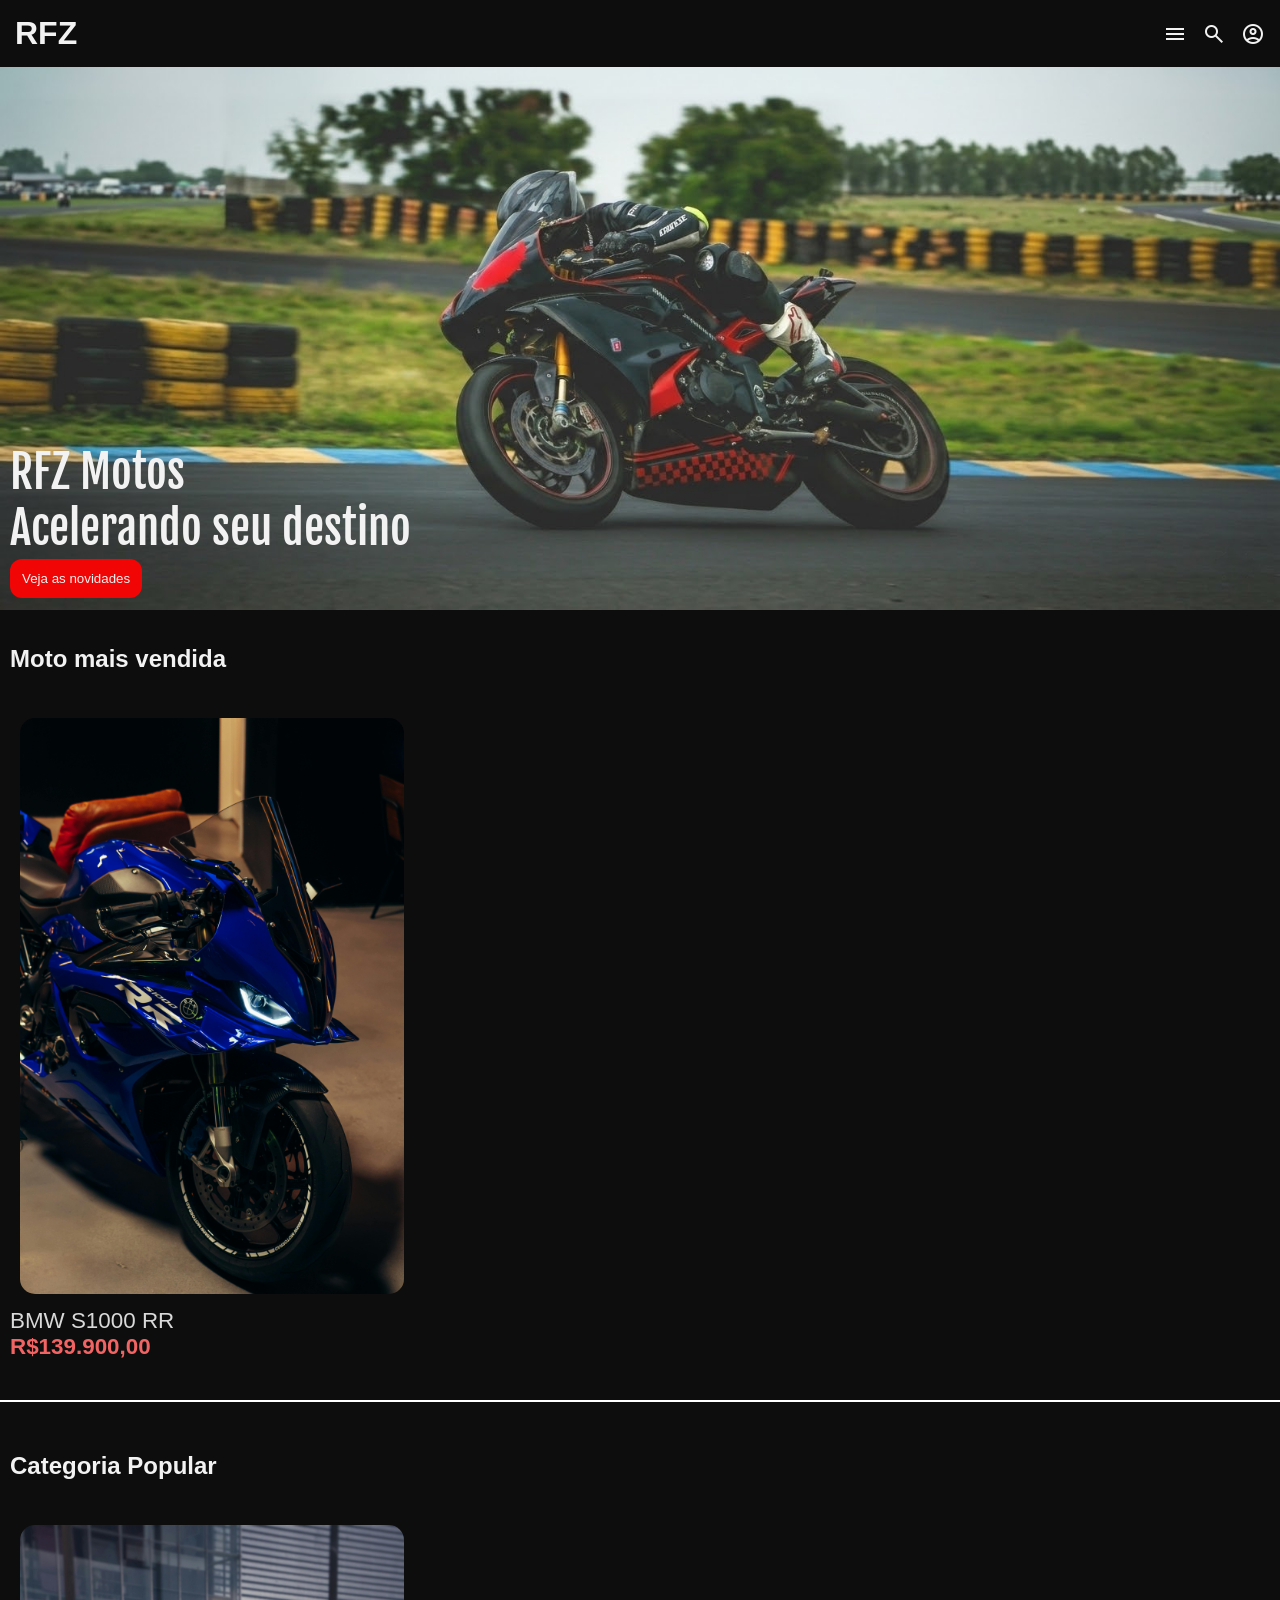
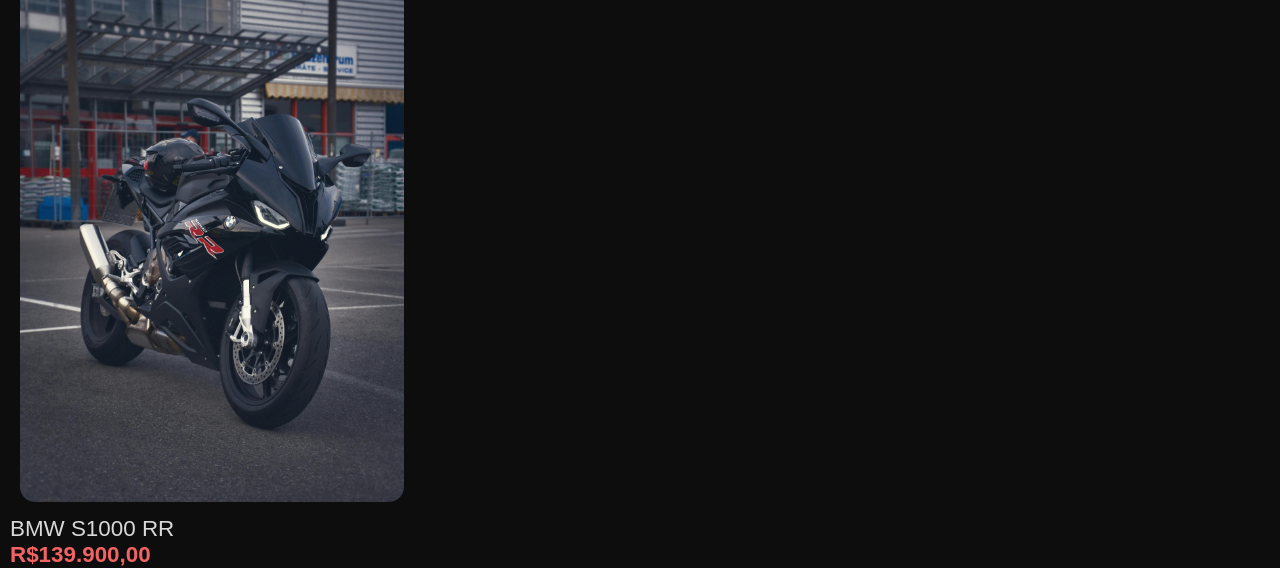
==== index.html @ e3d5594c "Initial commit" ====
<!DOCTYPE html>
<html lang="pt-br">
<head>
    <meta charset="UTF-8">
    <meta name="viewport" content="width=device-width, initial-scale=1.0">
    <title>RFZ</title>
    <link rel="stylesheet" href="estilos/style.css" media="all">
    <link rel="stylesheet" href="estilos/media.css">
    <link href="https://fonts.googleapis.com/css2?family=Material+Symbols+Outlined" rel="stylesheet">

</head>
<body>
    <header>
        <h1>RFZ</h1>
        <div class="icons">
            <i class="material-symbols-outlined">menu</i>
            <i class="material-symbols-outlined">search</i>
            <i class="material-symbols-outlined">account_circle</i>
        </div>
    </header>
    <main>
        <section>
            <picture>
                <source media="(min-width: 1000px)" srcset="images/moto-preta-vermelha-pexels-deitada.jpg" type="image/jpeg">
                <img src="images/moto-preta-vermelha-pexels.jpg" alt="Uma pessoa dirigindo uma moto em uma curva, a moto é predominantemente preta com detalhes vermelha">
            </picture>
            <p>RFZ Motos<br>Acelerando seu destino</p>
            <button>Veja as novidades</button>
        </section>
        <article>
            <h2>Moto mais vendida</h2>
            <div class="motos">
                <img src="images/Moto-azul-pexels.jpg" alt="Moto azul BMW S1000 RR">
                <p>BMW S1000 RR</p>
                <p><strong>R$139.900,00</strong></p>
                <hr>
            </div>
            <h2>Categoria Popular</h2>
            <div class="motos">
                <img src="images/moto-preta-pexels.jpg" alt="">
                <p>BMW S1000 RR</p>
                <p><strong>R$139.900,00</strong></p>
            </div>
        </article>
    </main>
</body>
</html>
---- estilos/style.css ----
@charset "UTF-8";

@import url('https://fonts.googleapis.com/css2?family=Fjalla+One&display=swap');

:root{
    --vermelho: #F20505;
    --vermelho-claro: #F26363;
    --cinza: #D9D9D9;
    --branco: #F2F2F2;
    --preto: #0D0D0D;
}

*{
    margin: 0;
}

html, body{
    background-color: var(--preto);
    overflow-x: hidden;
    font-family: Arial, Helvetica, sans-serif;
}

header {
    color: var(--branco);
    display: flex;
    justify-content: space-between;
    align-items: center;
    padding: 15px;
}

header h1 {
    margin: 0;
}

.icons {
    display: flex;
    gap: 15px;
}

.icons i {
    cursor: pointer;
}

section img{
    width: 100%;
    max-height: 550px;
}

section > p{
    color: var(--branco);
    font-size: 2.8em;
    font-family: "Fjalla One", sans-serif;
    margin-top: -170px;
    margin-left: 10px;
}

section > button{
    margin-left: 10px;
    border: none;
    color: var(--branco);
    cursor: pointer;
    border-radius: 12px;
    background-color: var(--vermelho);
    padding: 12px;
    transition: .7s;
    transform: translateY(3px);
}

section > button:hover{
    background-color: var(--vermelho-claro);
    transform: translateY(0px);
}

article > h2{
    margin-top: 50px;
    color: var(--branco);
    margin-left: 10px;
}

.motos{
    overflow: hidden;
}

.motos > img{
    padding: 10px;
    margin-top: 35px;
    margin-left: 10px;
    width: 30%;
    border-radius: 25px;
}

.motos > p{
    color: var(--cinza);
    font-size: 1.4em;
    margin-left: 10px;
}

.motos > p > strong{
    color: var(--vermelho-claro);
}

hr{
    border: 1px solid white;
    margin-top: 40px;
}
---- estilos/media.css ----
@charset "UTF-8";

/* Typical Device Breakpoints
-------------------------------
Pequenas telas: até 600px
Celular: de 600px até 768px
Tablet: 768px até 992px
Desktop: 992px até 1200px
Grandes telas: acima de 1200px  
*/


@media screen and (max-width: 992px){
}
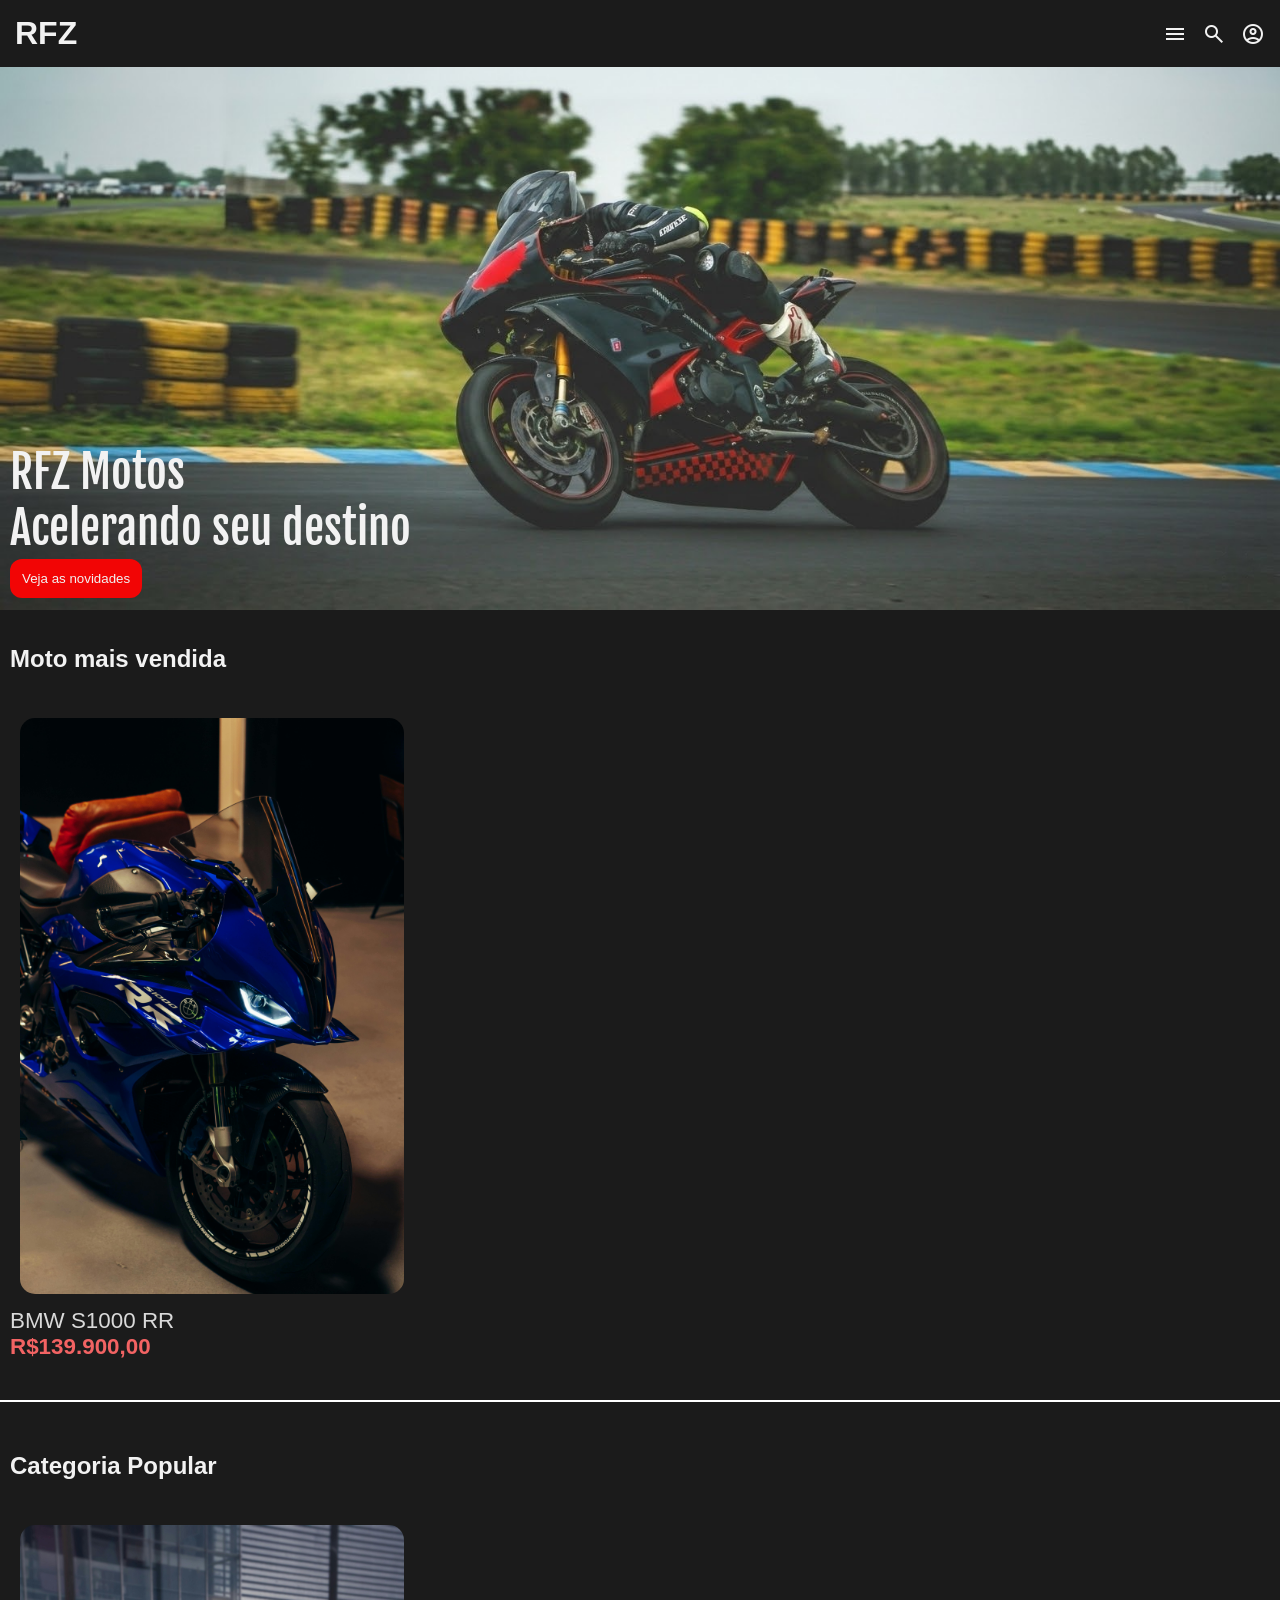
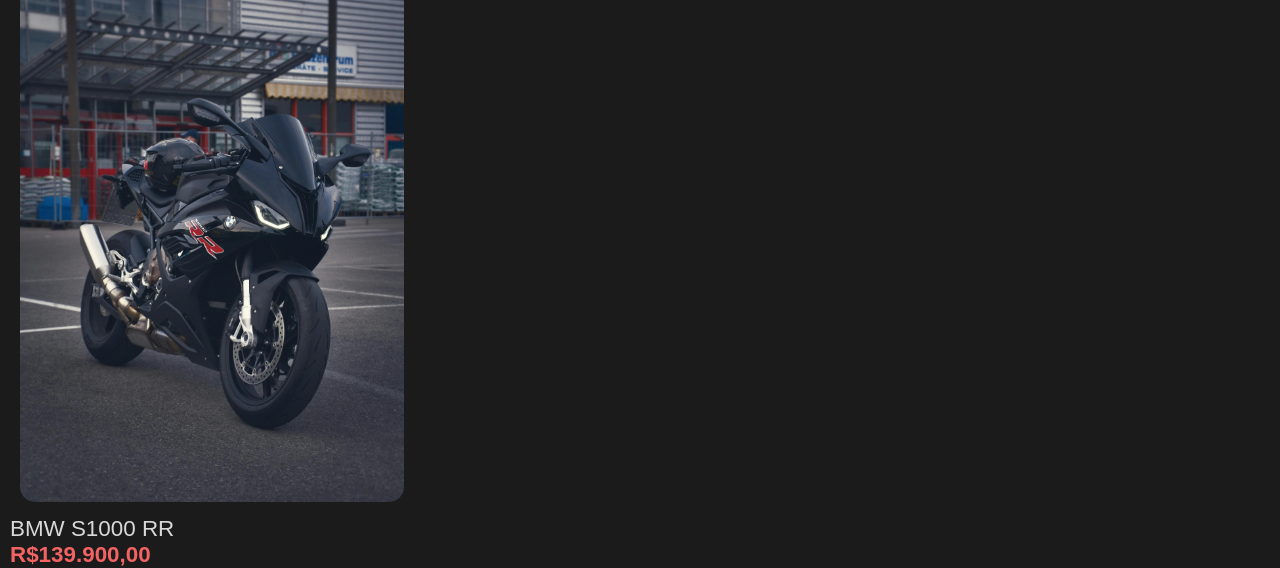
==== commit b423edca: "comentario no link dos simbolos" ====
--- a/index.html
+++ b/index.html
@@ -6,8 +6,8 @@
     <title>RFZ</title>
     <link rel="stylesheet" href="estilos/style.css" media="all">
     <link rel="stylesheet" href="estilos/media.css">
-    <link href="https://fonts.googleapis.com/css2?family=Material+Symbols+Outlined" rel="stylesheet">
-
+    <link href="https://fonts.googleapis.com/css2?family=Material+Symbols+Outlined" rel="stylesheet"> <!-- Link para os icones do google -->
+    <link rel="shortcut icon" href="images/android-chrome-192x192.png" type="image/x-icon">
 </head>
 <body>
     <header>
--- a/estilos/style.css
+++ b/estilos/style.css
@@ -7,7 +7,7 @@
     --vermelho-claro: #F26363;
     --cinza: #D9D9D9;
     --branco: #F2F2F2;
-    --preto: #0D0D0D;
+    --preto: #1b1b1b;
 }
 
 *{
@@ -21,6 +21,7 @@
 }
 
 header {
+    background-color: var(--preto);
     color: var(--branco);
     display: flex;
     justify-content: space-between;
--- a/estilos/media.css
+++ b/estilos/media.css
@@ -8,7 +8,3 @@
 Desktop: 992px até 1200px
 Grandes telas: acima de 1200px  
 */
-
-
-@media screen and (max-width: 992px){
-}
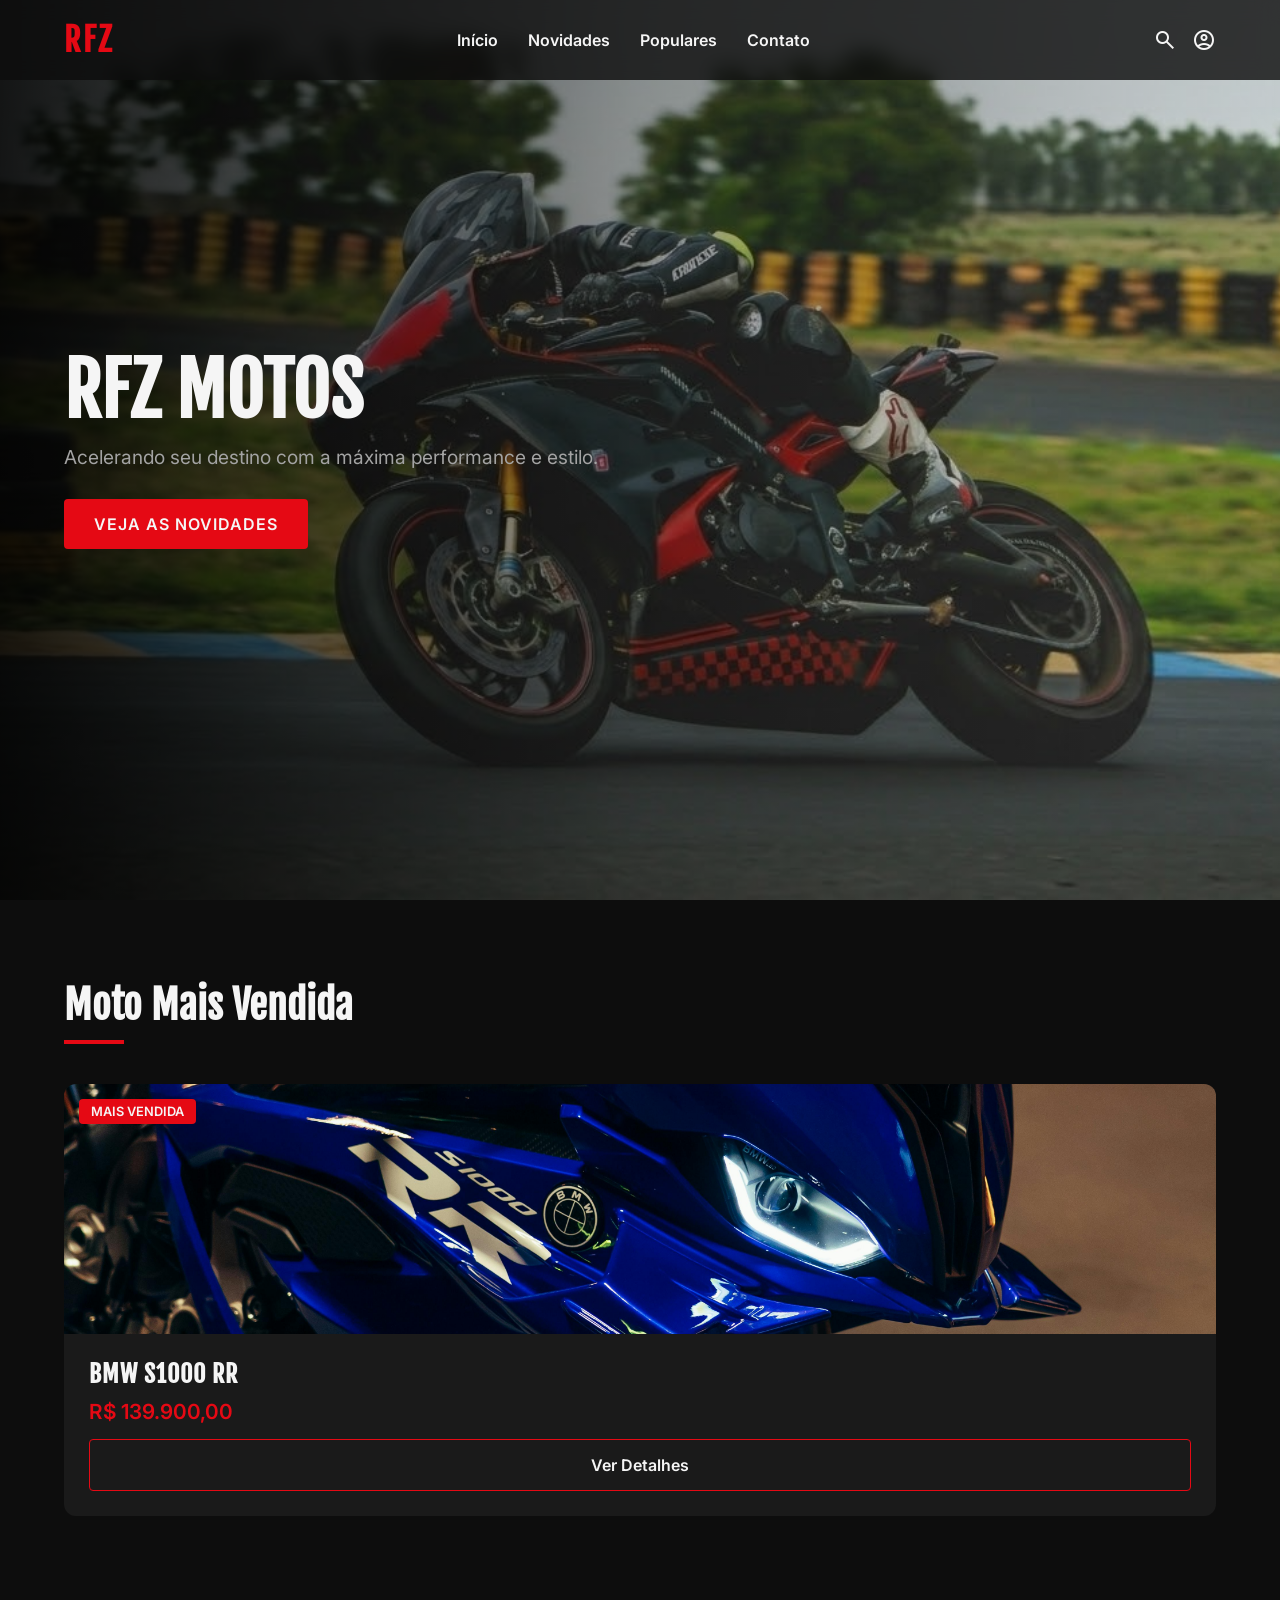
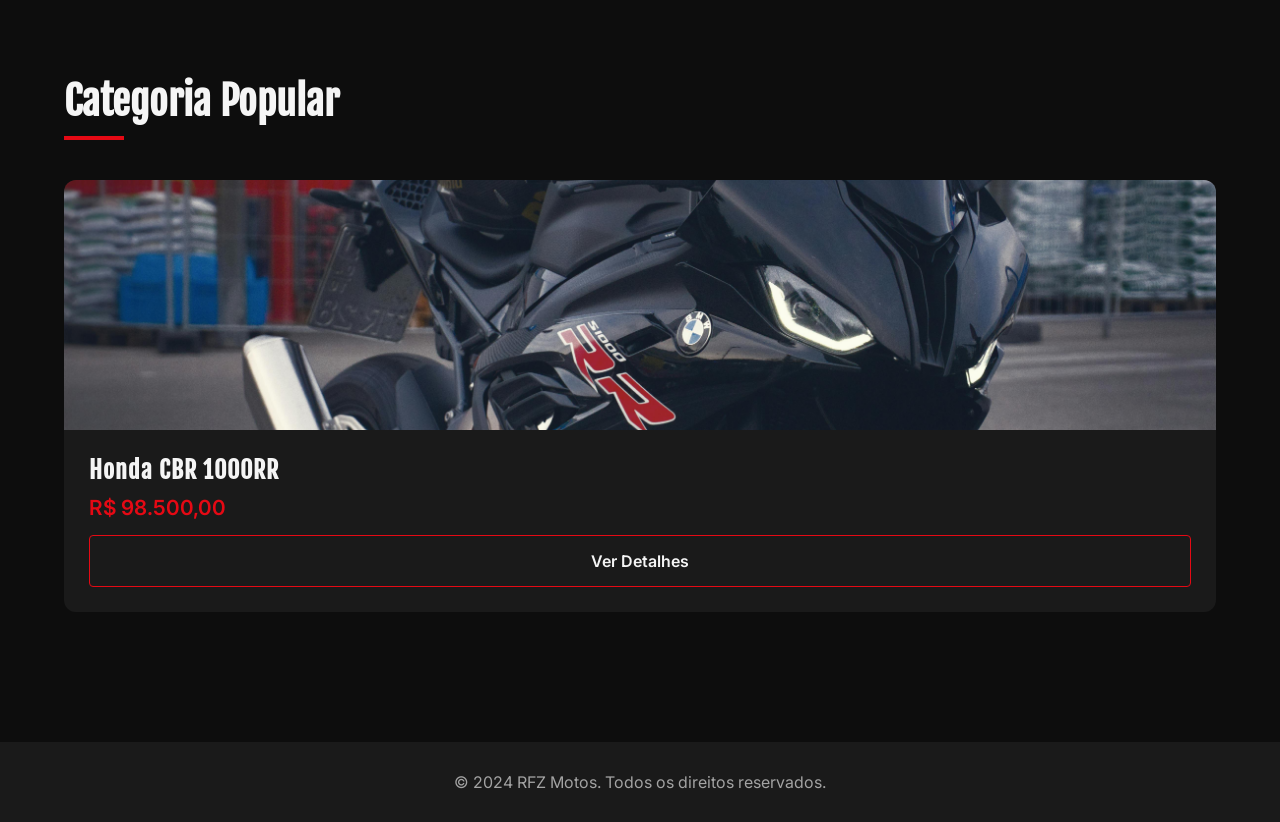
==== commit 62f76251: "melhoria geral no projeto" ====
--- a/index.html
+++ b/index.html
@@ -3,45 +3,109 @@
 <head>
     <meta charset="UTF-8">
     <meta name="viewport" content="width=device-width, initial-scale=1.0">
-    <title>RFZ</title>
-    <link rel="stylesheet" href="estilos/style.css" media="all">
+    <title>RFZ | Acelerando seu destino</title>
+    
+    <!-- Fontes e Ícones -->
+    <link href="https://fonts.googleapis.com/css2?family=Fjalla+One&family=Inter:wght@400;600&display=swap" rel="stylesheet">
+    <link href="https://fonts.googleapis.com/css2?family=Material+Symbols+Outlined" rel="stylesheet">
+    
+    <!-- Estilos -->
+    <link rel="stylesheet" href="estilos/style.css">
     <link rel="stylesheet" href="estilos/media.css">
-    <link href="https://fonts.googleapis.com/css2?family=Material+Symbols+Outlined" rel="stylesheet"> <!-- Link para os icones do google -->
     <link rel="shortcut icon" href="images/android-chrome-192x192.png" type="image/x-icon">
 </head>
 <body>
-    <header>
-        <h1>RFZ</h1>
+    <header id="header">
+        <div class="logo">
+            <h1>RFZ</h1>
+        </div>
+        
+        <nav id="nav-menu" class="nav-menu">
+            <ul>
+                <li><a href="#">Início</a></li>
+                <li><a href="#novidades">Novidades</a></li>
+                <li><a href="#populares">Populares</a></li>
+                <li><a href="#">Contato</a></li>
+            </ul>
+        </nav>
+
         <div class="icons">
-            <i class="material-symbols-outlined">menu</i>
-            <i class="material-symbols-outlined">search</i>
-            <i class="material-symbols-outlined">account_circle</i>
+            <button aria-label="Pesquisar" class="icon-btn"><i class="material-symbols-outlined">search</i></button>
+            <button aria-label="Conta do Usuário" class="icon-btn"><i class="material-symbols-outlined">account_circle</i></button>
+            <button aria-label="Menu" class="icon-btn menu-toggle" id="btn-menu"><i class="material-symbols-outlined">menu</i></button>
         </div>
     </header>
+
     <main>
-        <section>
-            <picture>
+        <!-- Seção Principal (Hero) -->
+        <section class="hero">
+            <picture class="hero-bg">
                 <source media="(min-width: 1000px)" srcset="images/moto-preta-vermelha-pexels-deitada.jpg" type="image/jpeg">
-                <img src="images/moto-preta-vermelha-pexels.jpg" alt="Uma pessoa dirigindo uma moto em uma curva, a moto é predominantemente preta com detalhes vermelha">
+                <img src="images/moto-preta-vermelha-pexels.jpg" alt="Pessoa dirigindo moto esportiva preta e vermelha em uma curva">
             </picture>
-            <p>RFZ Motos<br>Acelerando seu destino</p>
-            <button>Veja as novidades</button>
+            <div class="hero-overlay"></div>
+            
+            <div class="hero-content fade-in">
+                <h2>RFZ Motos</h2>
+                <p>Acelerando seu destino com a máxima performance e estilo.</p>
+                <button class="btn-primary" onclick="document.getElementById('novidades').scrollIntoView({behavior: 'smooth'})">
+                    Veja as novidades
+                </button>
+            </div>
         </section>
-        <article>
-            <h2>Moto mais vendida</h2>
-            <div class="motos">
-                <img src="images/Moto-azul-pexels.jpg" alt="Moto azul BMW S1000 RR">
-                <p>BMW S1000 RR</p>
-                <p><strong>R$139.900,00</strong></p>
-                <hr>
+
+        <!-- Seção de Produtos -->
+        <section id="novidades" class="showroom container fade-in">
+            <div class="section-header">
+                <h2>Moto Mais Vendida</h2>
+                <hr class="linha-destaque">
             </div>
-            <h2>Categoria Popular</h2>
-            <div class="motos">
-                <img src="images/moto-preta-pexels.jpg" alt="">
-                <p>BMW S1000 RR</p>
-                <p><strong>R$139.900,00</strong></p>
+
+            <div class="cards-grid">
+                <!-- Card 1 -->
+                <article class="card">
+                    <div class="card-img-wrapper">
+                        <img src="images/Moto-azul-pexels.jpg" alt="Moto azul BMW S1000 RR">
+                        <span class="badge">Mais Vendida</span>
+                    </div>
+                    <div class="card-info">
+                        <h3>BMW S1000 RR</h3>
+                        <p class="price">R$ 139.900,00</p>
+                        <button class="btn-secondary">Ver Detalhes</button>
+                    </div>
+                </article>
             </div>
-        </article>
+        </section>
+
+        <section id="populares" class="showroom container fade-in">
+            <div class="section-header">
+                <h2>Categoria Popular</h2>
+                <hr class="linha-destaque">
+            </div>
+
+            <div class="cards-grid">
+                <!-- Card 2 -->
+                <article class="card">
+                    <div class="card-img-wrapper">
+                        <img src="images/moto-preta-pexels.jpg" alt="Moto esportiva preta">
+                    </div>
+                    <div class="card-info">
+                        <h3>Honda CBR 1000RR</h3>
+                        <p class="price">R$ 98.500,00</p>
+                        <button class="btn-secondary">Ver Detalhes</button>
+                    </div>
+                </article>
+                
+                <!-- Adicione mais cards aqui seguindo a mesma estrutura acima -->
+            </div>
+        </section>
     </main>
+
+    <footer>
+        <p>&copy; 2024 RFZ Motos. Todos os direitos reservados.</p>
+    </footer>
+
+    <!-- Script -->
+    <script src="js/script.js"></script>
 </body>
 </html>
--- a/estilos/style.css
+++ b/estilos/style.css
@@ -1,106 +1,294 @@
 @charset "UTF-8";
 
-@import url('https://fonts.googleapis.com/css2?family=Fjalla+One&display=swap');
-
-:root{
-    --vermelho: #F20505;
-    --vermelho-claro: #F26363;
-    --cinza: #D9D9D9;
-    --branco: #F2F2F2;
-    --preto: #1b1b1b;
-}
-
-*{
+:root {
+    --vermelho: #E50914; /* Tom mais profissional e elegante */
+    --vermelho-hover: #b80710;
+    --preto-fundo: #0d0d0d;
+    --preto-card: #1a1a1a;
+    --cinza: #a3a3a3;
+    --branco: #f5f5f5;
+    
+    /* Fontes */
+    --font-titulo: 'Fjalla One', sans-serif;
+    --font-texto: 'Inter', sans-serif;
+}
+
+* {
     margin: 0;
-}
-
-html, body{
-    background-color: var(--preto);
+    padding: 0;
+    box-sizing: border-box; /* Fundamental para layouts precisos */
+}
+
+html {
+    scroll-behavior: smooth; /* Rolagem suave nativa */
+}
+
+body {
+    background-color: var(--preto-fundo);
+    color: var(--branco);
+    font-family: var(--font-texto);
     overflow-x: hidden;
-    font-family: Arial, Helvetica, sans-serif;
-}
-
+}
+
+/* --- CABEÇALHO --- */
 header {
-    background-color: var(--preto);
-    color: var(--branco);
+    position: fixed;
+    top: 0;
+    width: 100%;
     display: flex;
     justify-content: space-between;
     align-items: center;
-    padding: 15px;
-}
-
-header h1 {
-    margin: 0;
-}
-
+    padding: 20px 5%;
+    background-color: rgba(13, 13, 13, 0.8);
+    backdrop-filter: blur(10px); /* Efeito vidro fosco profissional */
+    z-index: 1000;
+    transition: background-color 0.3s;
+}
+
+header.scrolled {
+    background-color: rgba(13, 13, 13, 1);
+    box-shadow: 0 4px 20px rgba(0,0,0,0.5);
+}
+
+.logo h1 {
+    font-family: var(--font-titulo);
+    font-size: 2rem;
+    color: var(--vermelho);
+    letter-spacing: 2px;
+}
+
+/* Menu de Navegação */
+.nav-menu ul {
+    display: flex;
+    list-style: none;
+    gap: 30px;
+}
+
+.nav-menu a {
+    color: var(--branco);
+    text-decoration: none;
+    font-size: 1rem;
+    font-weight: 600;
+    transition: color 0.3s;
+}
+
+.nav-menu a:hover {
+    color: var(--vermelho);
+}
+
+/* Ícones */
 .icons {
     display: flex;
     gap: 15px;
 }
 
-.icons i {
+.icon-btn {
+    background: none;
+    border: none;
+    color: var(--branco);
     cursor: pointer;
-}
-
-section img{
-    width: 100%;
-    max-height: 550px;
-}
-
-section > p{
-    color: var(--branco);
-    font-size: 2.8em;
-    font-family: "Fjalla One", sans-serif;
-    margin-top: -170px;
-    margin-left: 10px;
-}
-
-section > button{
-    margin-left: 10px;
+    transition: transform 0.2s, color 0.2s;
+    display: flex;
+    align-items: center;
+    justify-content: center;
+}
+
+.icon-btn:hover {
+    color: var(--vermelho);
+    transform: scale(1.1);
+}
+
+.menu-toggle {
+    display: none; /* Escondido no desktop, mostrado no mobile */
+}
+
+/* --- HERO SECTION (Principal) --- */
+.hero {
+    position: relative;
+    height: 100vh;
+    display: flex;
+    align-items: center;
+    padding: 0 5%;
+}
+
+.hero-bg, .hero-bg img {
+    position: absolute;
+    top: 0;
+    left: 0;
+    width: 100%;
+    height: 100%;
+    object-fit: cover; /* Faz a imagem cobrir o espaço sem distorcer */
+    z-index: -2;
+}
+
+.hero-overlay {
+    position: absolute;
+    top: 0;
+    left: 0;
+    width: 100%;
+    height: 100%;
+    background: linear-gradient(to right, rgba(0,0,0,0.9) 0%, rgba(0,0,0,0.4) 50%, rgba(0,0,0,0.1) 100%);
+    z-index: -1;
+}
+
+.hero-content {
+    max-width: 600px;
+}
+
+.hero-content h2 {
+    font-family: var(--font-titulo);
+    font-size: 4.5rem;
+    line-height: 1.1;
+    margin-bottom: 15px;
+    text-transform: uppercase;
+}
+
+.hero-content p {
+    font-size: 1.2rem;
+    color: var(--cinza);
+    margin-bottom: 30px;
+}
+
+/* --- BOTÕES --- */
+.btn-primary, .btn-secondary {
+    padding: 15px 30px;
+    font-size: 1rem;
+    font-weight: 600;
+    border-radius: 4px;
+    cursor: pointer;
     border: none;
-    color: var(--branco);
-    cursor: pointer;
+    transition: all 0.3s ease;
+    font-family: var(--font-texto);
+}
+
+.btn-primary {
+    background-color: var(--vermelho);
+    color: var(--branco);
+    text-transform: uppercase;
+    letter-spacing: 1px;
+}
+
+.btn-primary:hover {
+    background-color: var(--vermelho-hover);
+    box-shadow: 0 0 15px rgba(229, 9, 20, 0.5);
+    transform: translateY(-2px);
+}
+
+.btn-secondary {
+    background-color: transparent;
+    color: var(--branco);
+    border: 1px solid var(--vermelho);
+    width: 100%;
+    margin-top: 15px;
+}
+
+.btn-secondary:hover {
+    background-color: var(--vermelho);
+}
+
+/* --- SHOWROOM (Sessões) --- */
+.container {
+    padding: 80px 5%;
+}
+
+.section-header h2 {
+    font-family: var(--font-titulo);
+    font-size: 2.5rem;
+    margin-bottom: 10px;
+}
+
+.linha-destaque {
+    border: none;
+    height: 4px;
+    background-color: var(--vermelho);
+    width: 60px;
+    margin-bottom: 40px;
+}
+
+/* Cards de Motos */
+.cards-grid {
+    display: grid;
+    grid-template-columns: repeat(auto-fit, minmax(300px, 1fr));
+    gap: 30px;
+}
+
+.card {
+    background-color: var(--preto-card);
     border-radius: 12px;
-    background-color: var(--vermelho);
-    padding: 12px;
-    transition: .7s;
-    transform: translateY(3px);
-}
-
-section > button:hover{
-    background-color: var(--vermelho-claro);
-    transform: translateY(0px);
-}
-
-article > h2{
+    overflow: hidden;
+    transition: transform 0.3s, box-shadow 0.3s;
+}
+
+.card:hover {
+    transform: translateY(-10px);
+    box-shadow: 0 15px 30px rgba(0,0,0,0.5);
+}
+
+.card-img-wrapper {
+    position: relative;
+    width: 100%;
+    height: 250px;
+    overflow: hidden;
+}
+
+.card-img-wrapper img {
+    width: 100%;
+    height: 100%;
+    object-fit: cover;
+    transition: transform 0.5s;
+}
+
+.card:hover .card-img-wrapper img {
+    transform: scale(1.1); /* Efeito de zoom ao passar o mouse */
+}
+
+.badge {
+    position: absolute;
+    top: 15px;
+    left: 15px;
+    background-color: var(--vermelho);
+    color: var(--branco);
+    padding: 5px 12px;
+    font-size: 0.8rem;
+    font-weight: 600;
+    border-radius: 4px;
+    text-transform: uppercase;
+}
+
+.card-info {
+    padding: 25px;
+}
+
+.card-info h3 {
+    font-family: var(--font-titulo);
+    font-size: 1.5rem;
+    margin-bottom: 10px;
+    letter-spacing: 1px;
+}
+
+.price {
+    font-size: 1.3rem;
+    font-weight: 600;
+    color: var(--vermelho);
+}
+
+/* --- FOOTER --- */
+footer {
+    text-align: center;
+    padding: 30px;
+    background-color: var(--preto-card);
+    color: var(--cinza);
     margin-top: 50px;
-    color: var(--branco);
-    margin-left: 10px;
-}
-
-.motos{
-    overflow: hidden;
-}
-
-.motos > img{
-    padding: 10px;
-    margin-top: 35px;
-    margin-left: 10px;
-    width: 30%;
-    border-radius: 25px;
-}
-
-.motos > p{
-    color: var(--cinza);
-    font-size: 1.4em;
-    margin-left: 10px;
-}
-
-.motos > p > strong{
-    color: var(--vermelho-claro);
-}
-
-hr{
-    border: 1px solid white;
-    margin-top: 40px;
+}
+
+/* Classes para o JS (Animações) */
+.fade-in {
+    opacity: 0;
+    transform: translateY(30px);
+    transition: opacity 0.8s ease-out, transform 0.8s ease-out;
+}
+
+.fade-in.visible {
+    opacity: 1;
+    transform: translateY(0);
 }
--- a/estilos/media.css
+++ b/estilos/media.css
@@ -1,10 +1,60 @@
 @charset "UTF-8";
 
-/* Typical Device Breakpoints
--------------------------------
-Pequenas telas: até 600px
-Celular: de 600px até 768px
-Tablet: 768px até 992px
-Desktop: 992px até 1200px
-Grandes telas: acima de 1200px  
-*/
+/* Telas menores que 992px (Tablets e Celulares) */
+@media (max-width: 992px) {
+    .hero-content h2 {
+        font-size: 3.5rem;
+    }
+    
+    .hero-overlay {
+        /* Gradiente mais escuro em telas menores para garantir leitura */
+        background: linear-gradient(to top, rgba(0,0,0,0.9) 0%, rgba(0,0,0,0.6) 100%);
+    }
+}
+
+/* Telas menores que 768px (Mobile/Celulares) */
+@media (max-width: 768px) {
+    .menu-toggle {
+        display: block; /* Mostra o botão de sanduíche */
+    }
+
+    /* Menu lateral para mobile */
+    .nav-menu {
+        position: fixed;
+        top: 0;
+        right: -100%;
+        width: 250px;
+        height: 100vh;
+        background-color: #111;
+        padding-top: 80px;
+        transition: right 0.4s ease;
+        box-shadow: -5px 0 15px rgba(0,0,0,0.5);
+    }
+
+    .nav-menu.active {
+        right: 0;
+    }
+
+    .nav-menu ul {
+        flex-direction: column;
+        align-items: center;
+        gap: 40px;
+    }
+
+    .nav-menu a {
+        font-size: 1.2rem;
+    }
+
+    .hero-content {
+        text-align: center;
+        margin: 0 auto;
+    }
+
+    .hero-content h2 {
+        font-size: 2.8rem;
+    }
+
+    .cards-grid {
+        grid-template-columns: 1fr; /* 1 coluna no celular */
+    }
+}
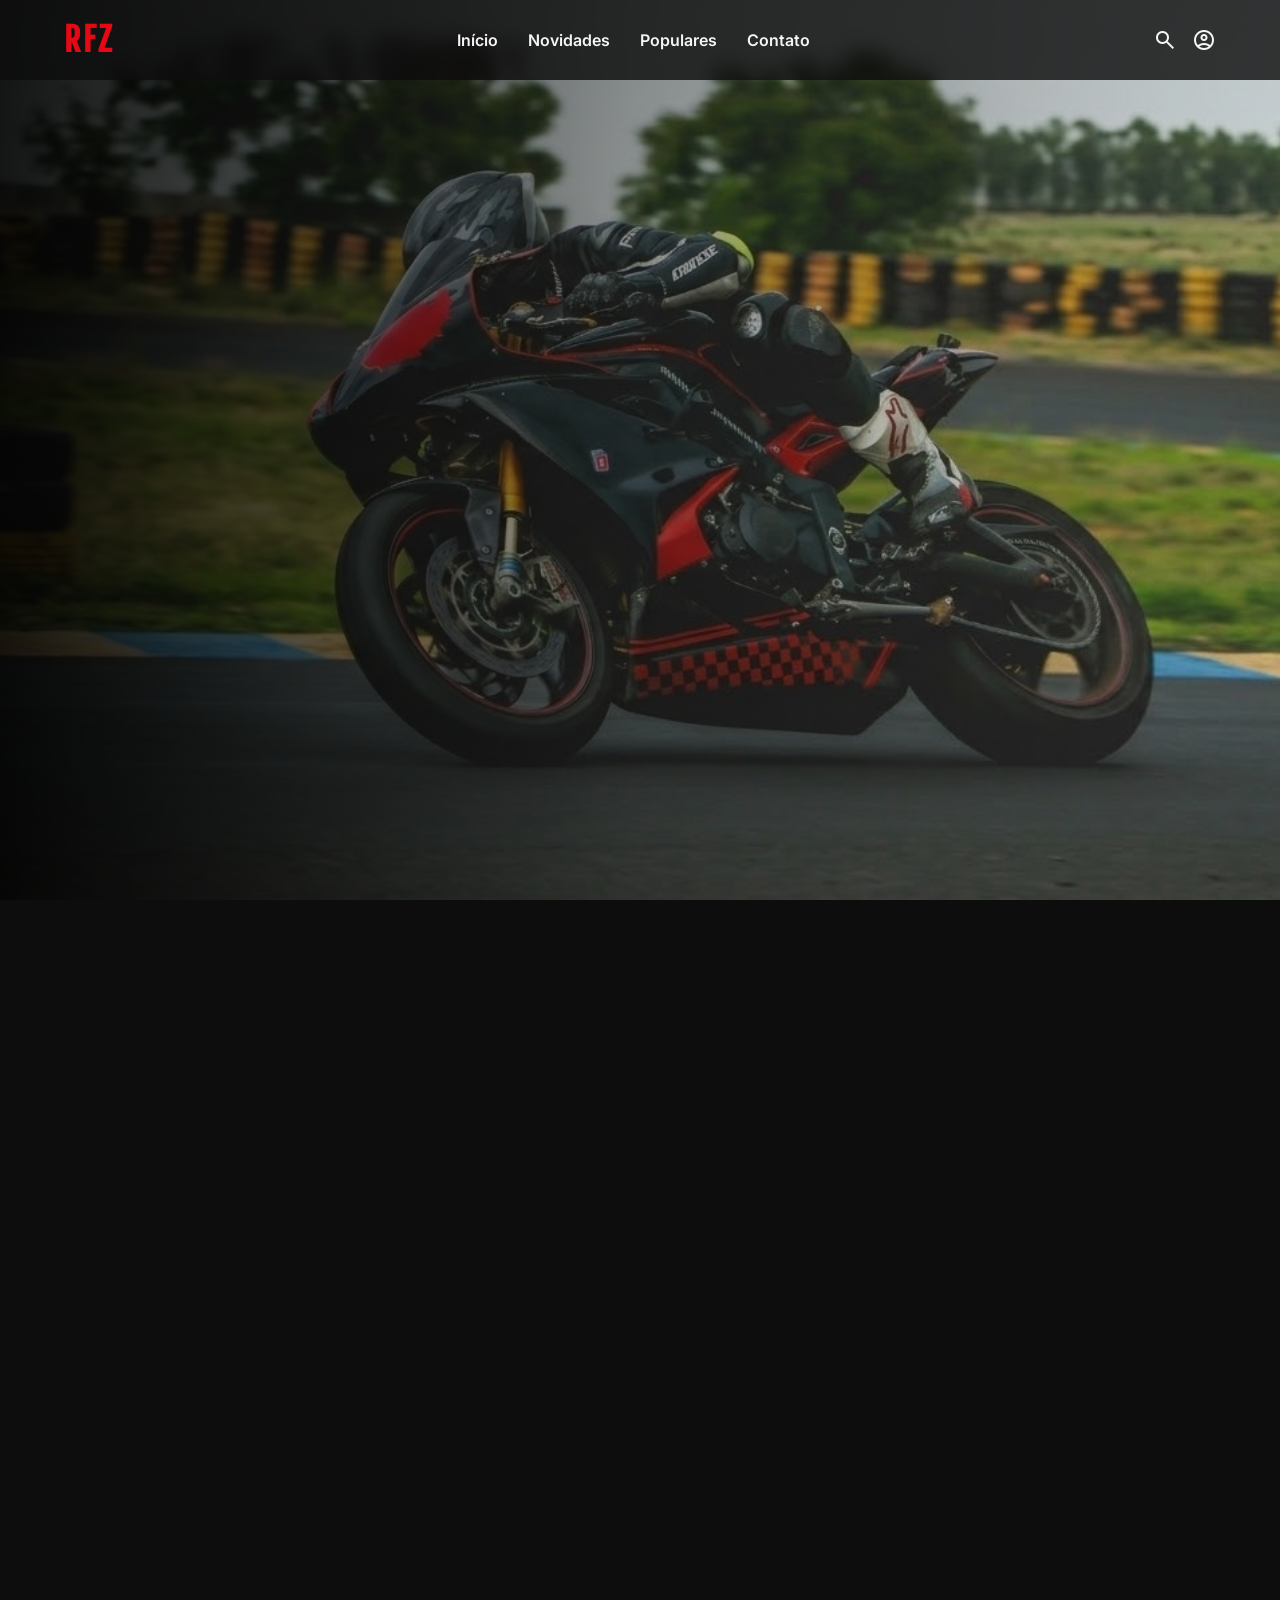
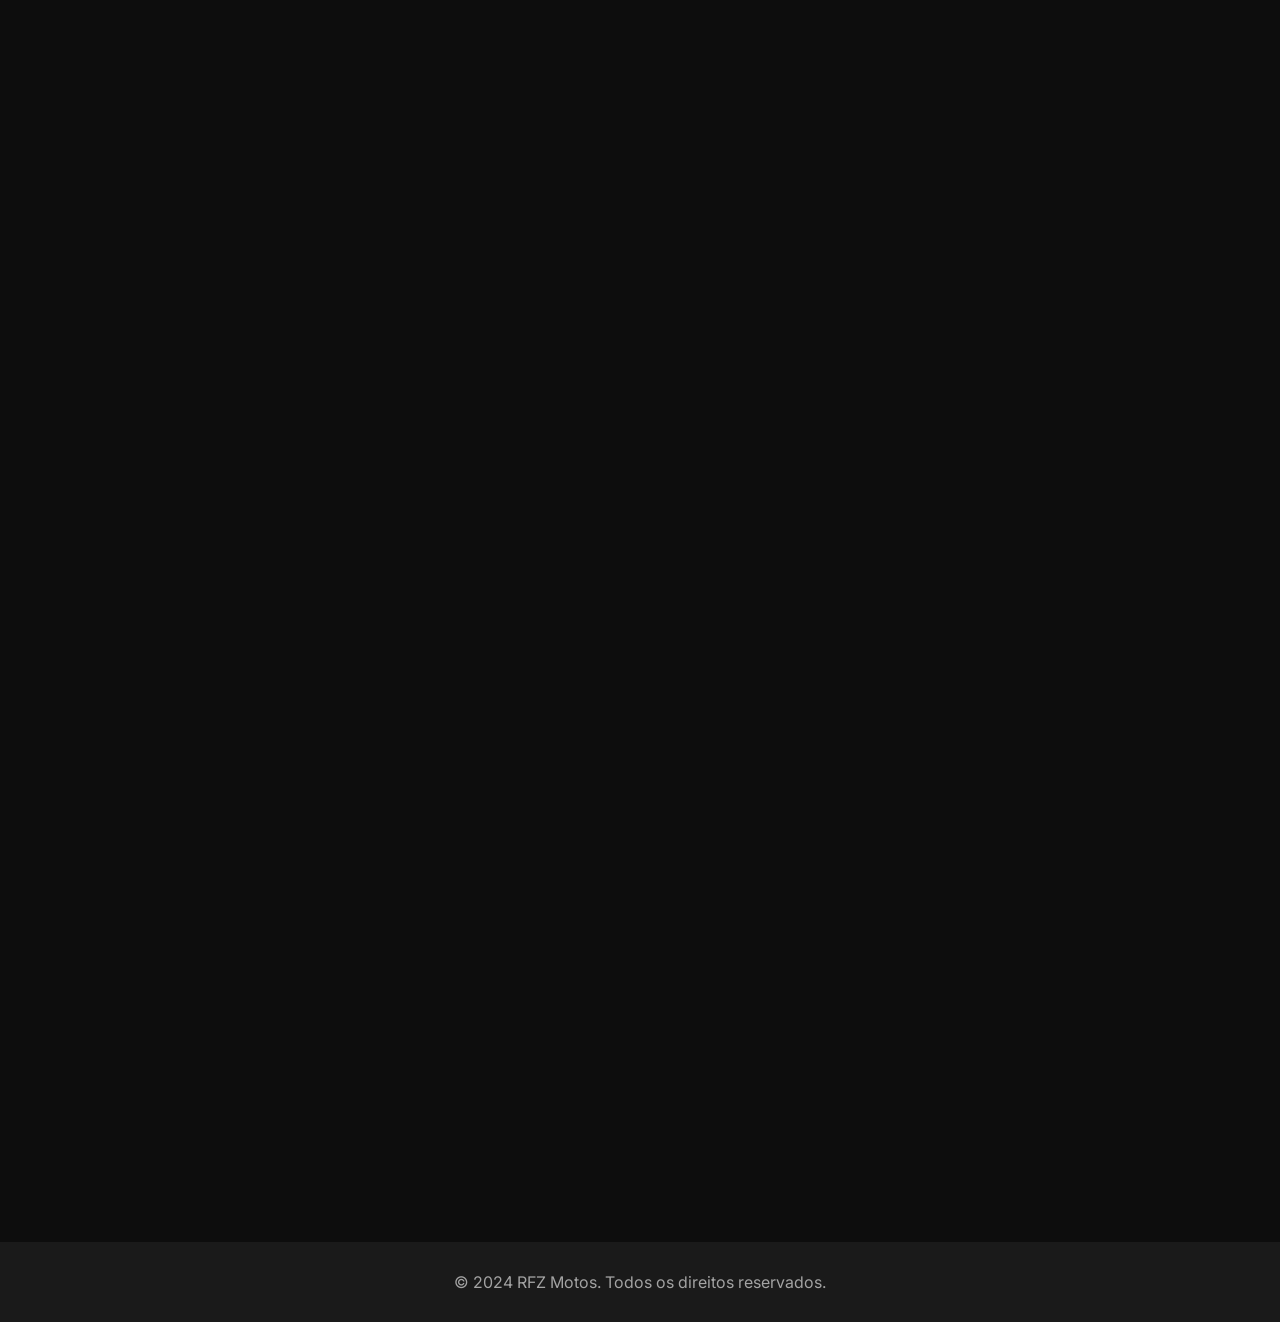
==== commit ba4e9da8: "novas melhorias" ====
--- a/index.html
+++ b/index.html
@@ -77,6 +77,14 @@
             </div>
         </section>
 
+            <section class="parallax-section fade-in">
+                <div class="parallax-overlay"></div>
+                <div class="parallax-content">
+                    <h2>Sinta a Adrenalina</h2>
+                    <button class="btn-primary" style="margin-top: 20px;">Agende um Test Ride</button>
+                </div>
+            </section>
+
         <section id="populares" class="showroom container fade-in">
             <div class="section-header">
                 <h2>Categoria Popular</h2>
--- a/estilos/style.css
+++ b/estilos/style.css
@@ -291,4 +291,114 @@
 .fade-in.visible {
     opacity: 1;
     transform: translateY(0);
+}
+
+/* --- EFEITO PARALLAX --- */
+.parallax-section {
+    background-image: url('../images/moto-parallax-bg.jpg'); /* Adicione uma imagem bonita aqui */
+    min-height: 400px;
+    background-attachment: fixed; /* É isso que cria o efeito parallax */
+    background-position: center;
+    background-repeat: no-repeat;
+    background-size: cover;
+    display: flex;
+    align-items: center;
+    justify-content: center;
+    position: relative;
+    margin: 50px 0;
+}
+
+.parallax-overlay {
+    position: absolute;
+    top: 0; left: 0; width: 100%; height: 100%;
+    background: rgba(0, 0, 0, 0.6);
+}
+
+.parallax-content {
+    position: relative;
+    z-index: 1;
+    text-align: center;
+}
+
+.parallax-content h2 {
+    font-family: var(--font-titulo);
+    font-size: 3rem;
+    color: var(--branco);
+    text-transform: uppercase;
+}
+
+/* --- PÁGINA DE PRODUTO --- */
+.produto-grid {
+    display: grid;
+    grid-template-columns: 1fr 1fr;
+    gap: 50px;
+    margin-top: 40px;
+}
+
+.produto-imagem img {
+    width: 100%;
+    border-radius: 12px;
+    box-shadow: 0 10px 30px rgba(0,0,0,0.5);
+}
+
+.produto-detalhes h1 {
+    font-family: var(--font-titulo);
+    font-size: 3rem;
+    margin-bottom: 10px;
+}
+
+.produto-detalhes .descricao {
+    color: var(--cinza);
+    line-height: 1.6;
+    margin-bottom: 30px;
+    font-size: 1.1rem;
+}
+
+/* Calculadora de CEP */
+.cep-container {
+    background-color: var(--preto-card);
+    padding: 20px;
+    border-radius: 8px;
+    margin-bottom: 30px;
+    border: 1px solid #333;
+}
+
+.cep-input-group {
+    display: flex;
+    gap: 10px;
+    margin-top: 10px;
+}
+
+.cep-input-group input {
+    flex: 1;
+    padding: 12px;
+    background-color: #111;
+    border: 1px solid #333;
+    color: var(--branco);
+    border-radius: 4px;
+    font-family: var(--font-texto);
+}
+
+.resultado-cep {
+    margin-top: 15px;
+    font-size: 0.9rem;
+    color: #4caf50; /* Verde para indicar sucesso */
+}
+
+/* Botão Comprar */
+.btn-comprar {
+    width: 100%;
+    display: flex;
+    justify-content: center;
+    align-items: center;
+    gap: 10px;
+    font-size: 1.2rem;
+    padding: 20px;
+}
+
+/* Responsividade Produto */
+@media (max-width: 768px) {
+    .produto-grid {
+        grid-template-columns: 1fr; /* Empilha a imagem em cima e detalhes embaixo */
+    }
 }
--- a/estilos/media.css
+++ b/estilos/media.css
@@ -16,6 +16,8 @@
 @media (max-width: 768px) {
     .menu-toggle {
         display: block; /* Mostra o botão de sanduíche */
+        position: relative;
+        z-index: 1001; /* Garante que o ícone fique sobre o menu aberto */
     }
 
     /* Menu lateral para mobile */
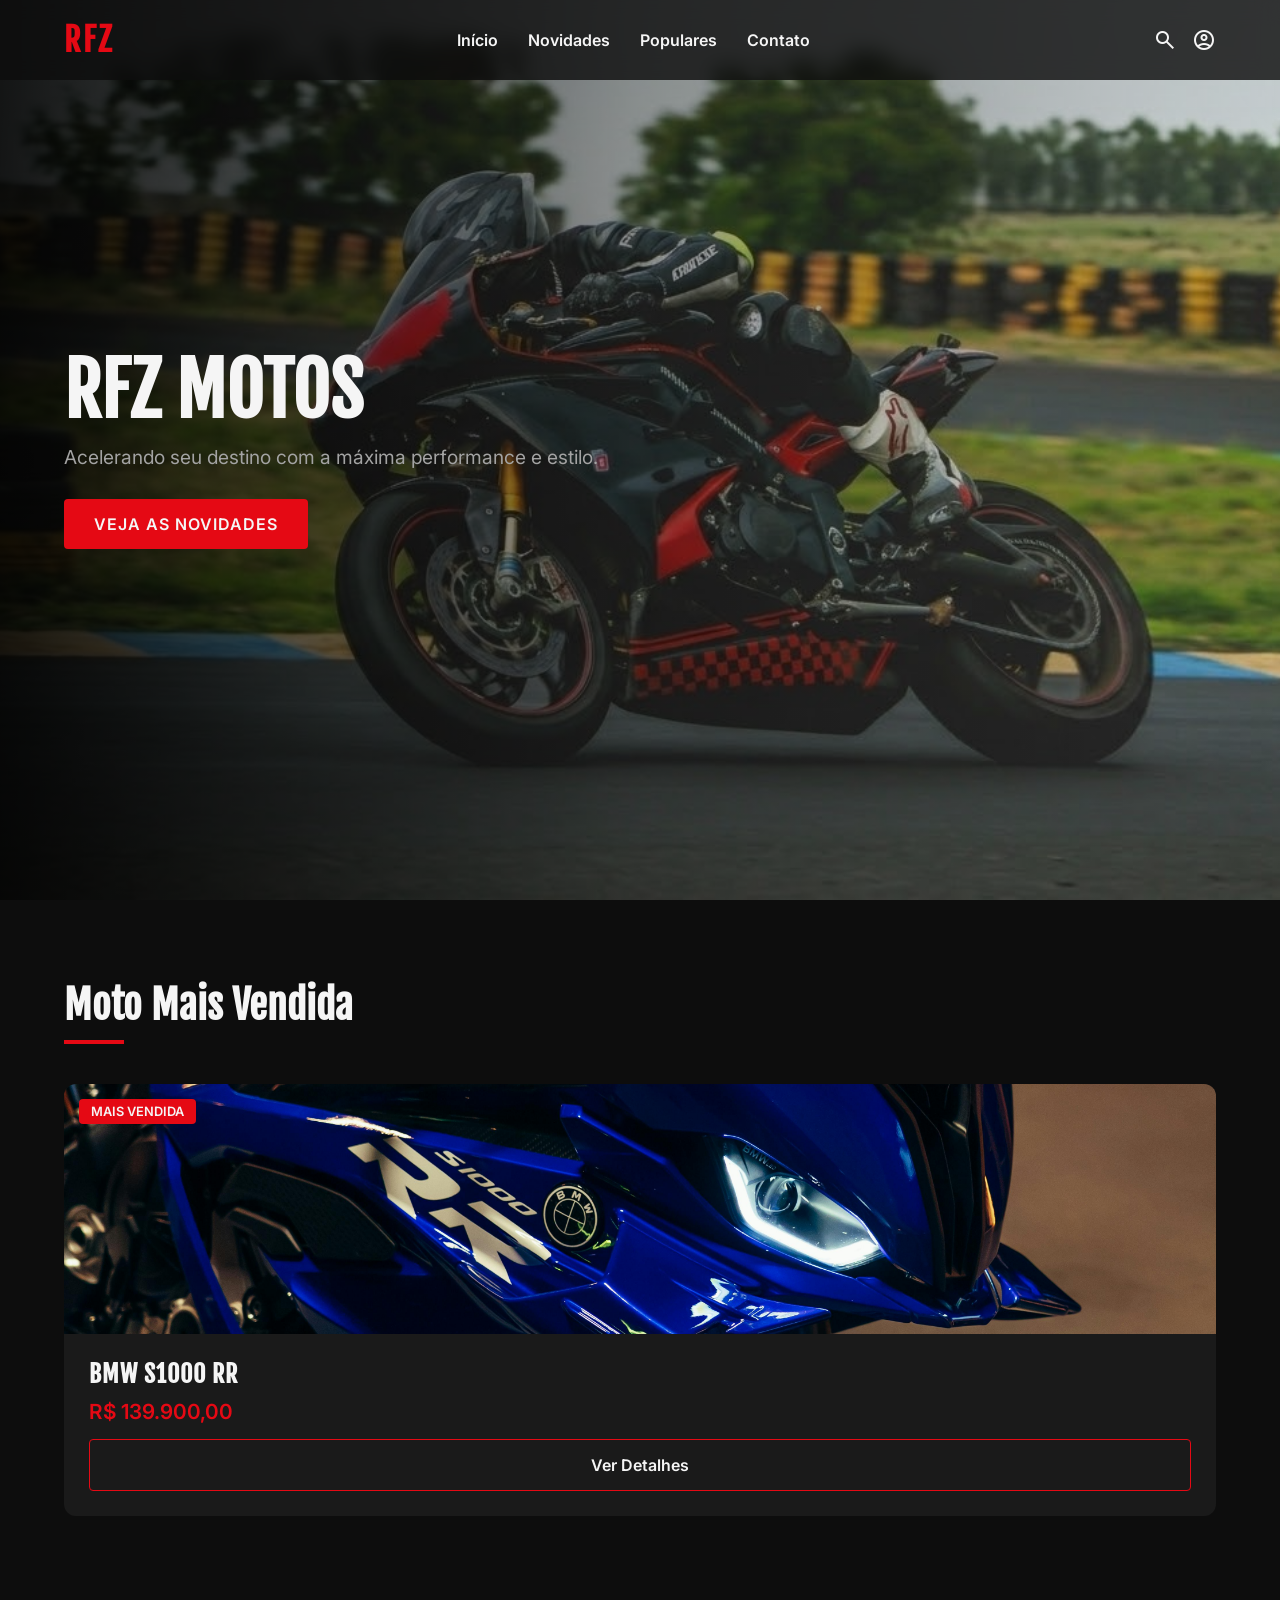
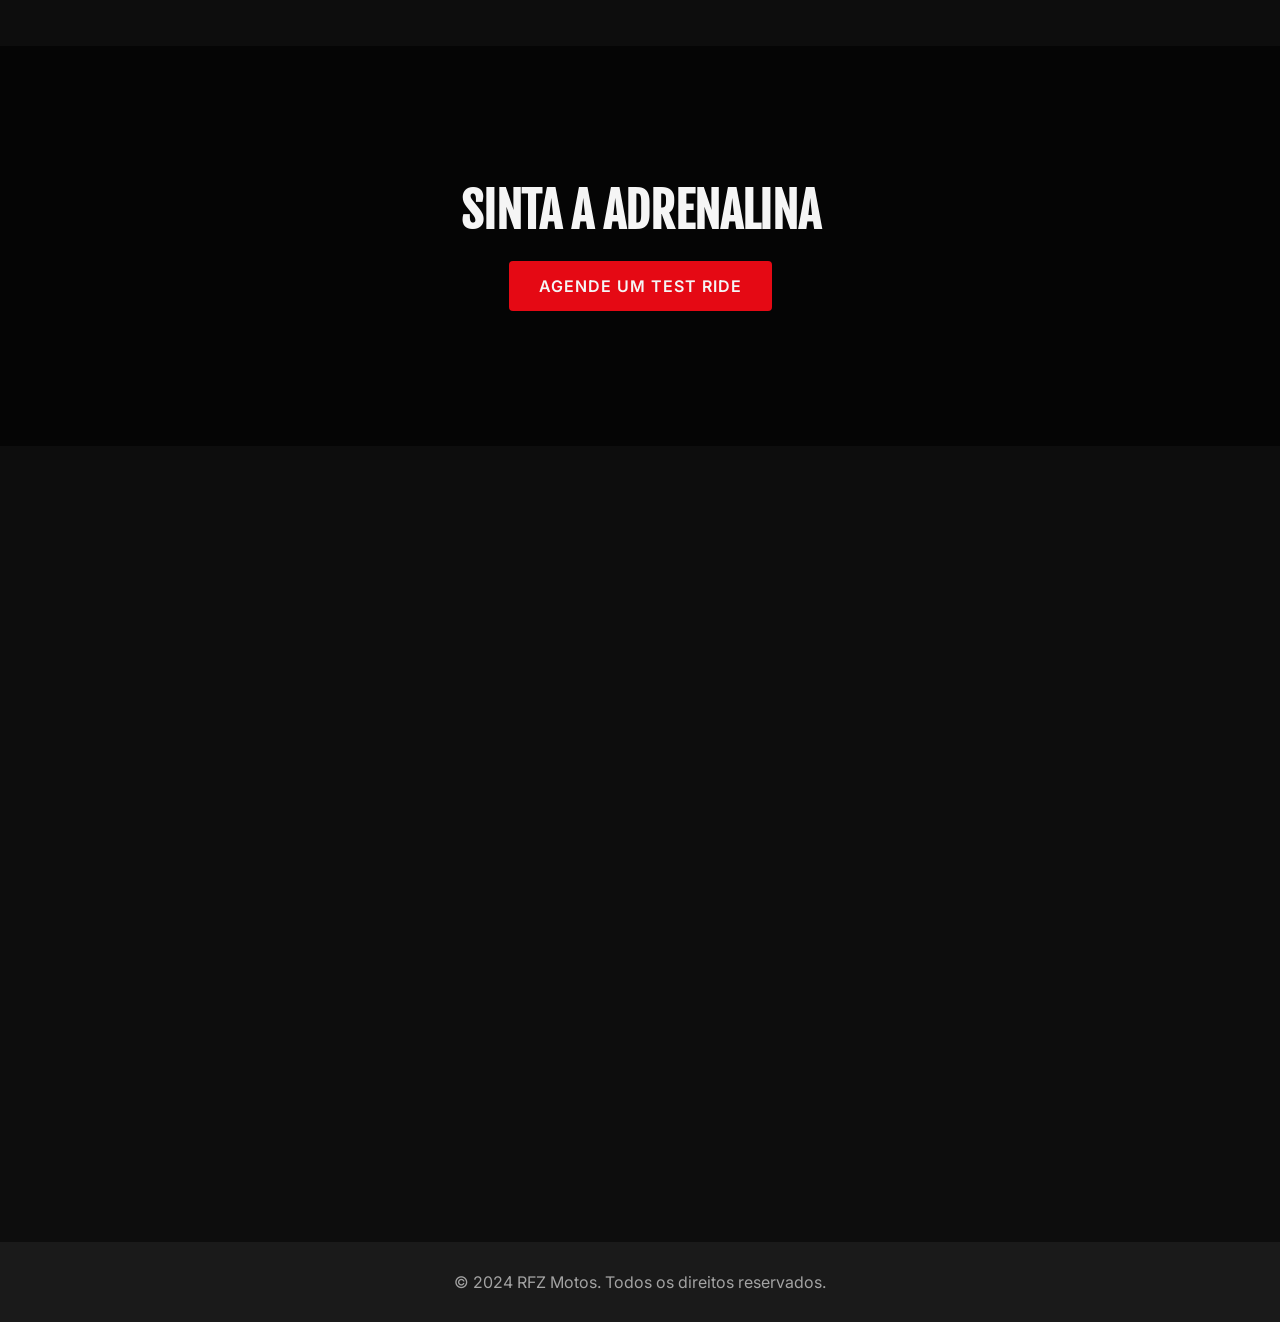
==== commit 8fb2be47: "nova" ====
--- a/index.html
+++ b/index.html
@@ -5,11 +5,9 @@
     <meta name="viewport" content="width=device-width, initial-scale=1.0">
     <title>RFZ | Acelerando seu destino</title>
     
-    <!-- Fontes e Ícones -->
     <link href="https://fonts.googleapis.com/css2?family=Fjalla+One&family=Inter:wght@400;600&display=swap" rel="stylesheet">
     <link href="https://fonts.googleapis.com/css2?family=Material+Symbols+Outlined" rel="stylesheet">
     
-    <!-- Estilos -->
     <link rel="stylesheet" href="estilos/style.css">
     <link rel="stylesheet" href="estilos/media.css">
     <link rel="shortcut icon" href="images/android-chrome-192x192.png" type="image/x-icon">
@@ -37,12 +35,8 @@
     </header>
 
     <main>
-        <!-- Seção Principal (Hero) -->
         <section class="hero">
-            <picture class="hero-bg">
-                <source media="(min-width: 1000px)" srcset="images/moto-preta-vermelha-pexels-deitada.jpg" type="image/jpeg">
-                <img src="images/moto-preta-vermelha-pexels.jpg" alt="Pessoa dirigindo moto esportiva preta e vermelha em uma curva">
-            </picture>
+            <div class="hero-bg"></div>
             <div class="hero-overlay"></div>
             
             <div class="hero-content fade-in">
@@ -54,7 +48,6 @@
             </div>
         </section>
 
-        <!-- Seção de Produtos -->
         <section id="novidades" class="showroom container fade-in">
             <div class="section-header">
                 <h2>Moto Mais Vendida</h2>
@@ -62,7 +55,6 @@
             </div>
 
             <div class="cards-grid">
-                <!-- Card 1 -->
                 <article class="card">
                     <div class="card-img-wrapper">
                         <img src="images/Moto-azul-pexels.jpg" alt="Moto azul BMW S1000 RR">
@@ -77,13 +69,13 @@
             </div>
         </section>
 
-            <section class="parallax-section fade-in">
-                <div class="parallax-overlay"></div>
-                <div class="parallax-content">
-                    <h2>Sinta a Adrenalina</h2>
-                    <button class="btn-primary" style="margin-top: 20px;">Agende um Test Ride</button>
-                </div>
-            </section>
+        <section class="parallax-section fade-in">
+            <div class="parallax-overlay"></div>
+            <div class="parallax-content">
+                <h2>Sinta a Adrenalina</h2>
+                <button class="btn-primary" style="margin-top: 20px;">Agende um Test Ride</button>
+            </div>
+        </section>
 
         <section id="populares" class="showroom container fade-in">
             <div class="section-header">
@@ -92,7 +84,6 @@
             </div>
 
             <div class="cards-grid">
-                <!-- Card 2 -->
                 <article class="card">
                     <div class="card-img-wrapper">
                         <img src="images/moto-preta-pexels.jpg" alt="Moto esportiva preta">
@@ -104,8 +95,7 @@
                     </div>
                 </article>
                 
-                <!-- Adicione mais cards aqui seguindo a mesma estrutura acima -->
-            </div>
+                </div>
         </section>
     </main>
 
@@ -113,7 +103,6 @@
         <p>&copy; 2024 RFZ Motos. Todos os direitos reservados.</p>
     </footer>
 
-    <!-- Script -->
     <script src="js/script.js"></script>
 </body>
 </html>
--- a/estilos/style.css
+++ b/estilos/style.css
@@ -102,7 +102,7 @@
     display: none; /* Escondido no desktop, mostrado no mobile */
 }
 
-/* --- HERO SECTION (Principal) --- */
+/* --- HERO SECTION (Principal com Parallax) --- */
 .hero {
     position: relative;
     height: 100vh;
@@ -111,14 +111,27 @@
     padding: 0 5%;
 }
 
-.hero-bg, .hero-bg img {
+.hero-bg {
     position: absolute;
     top: 0;
     left: 0;
     width: 100%;
     height: 100%;
-    object-fit: cover; /* Faz a imagem cobrir o espaço sem distorcer */
     z-index: -2;
+    /* Imagem mobile padrão */
+    background-image: url('../images/moto-preta-vermelha-pexels.jpg');
+    /* Efeito Parallax */
+    background-attachment: fixed;
+    background-position: center;
+    background-repeat: no-repeat;
+    background-size: cover;
+}
+
+/* Troca para a imagem deitada em telas maiores */
+@media (min-width: 1000px) {
+    .hero-bg {
+        background-image: url('../images/moto-preta-vermelha-pexels-deitada.jpg');
+    }
 }
 
 .hero-overlay {
@@ -293,9 +306,10 @@
     transform: translateY(0);
 }
 
-/* --- EFEITO PARALLAX --- */
+/* --- EFEITO PARALLAX 2 (Sinta a Adrenalina) --- */
 .parallax-section {
-    background-image: url('../images/moto-parallax-bg.jpg'); /* Adicione uma imagem bonita aqui */
+    /* Certifique-se de ter uma imagem neste caminho ou mude a URL */
+    background-image: url('../images/moto-parallax-bg.jpg'); 
     min-height: 400px;
     background-attachment: fixed; /* É isso que cria o efeito parallax */
     background-position: center;
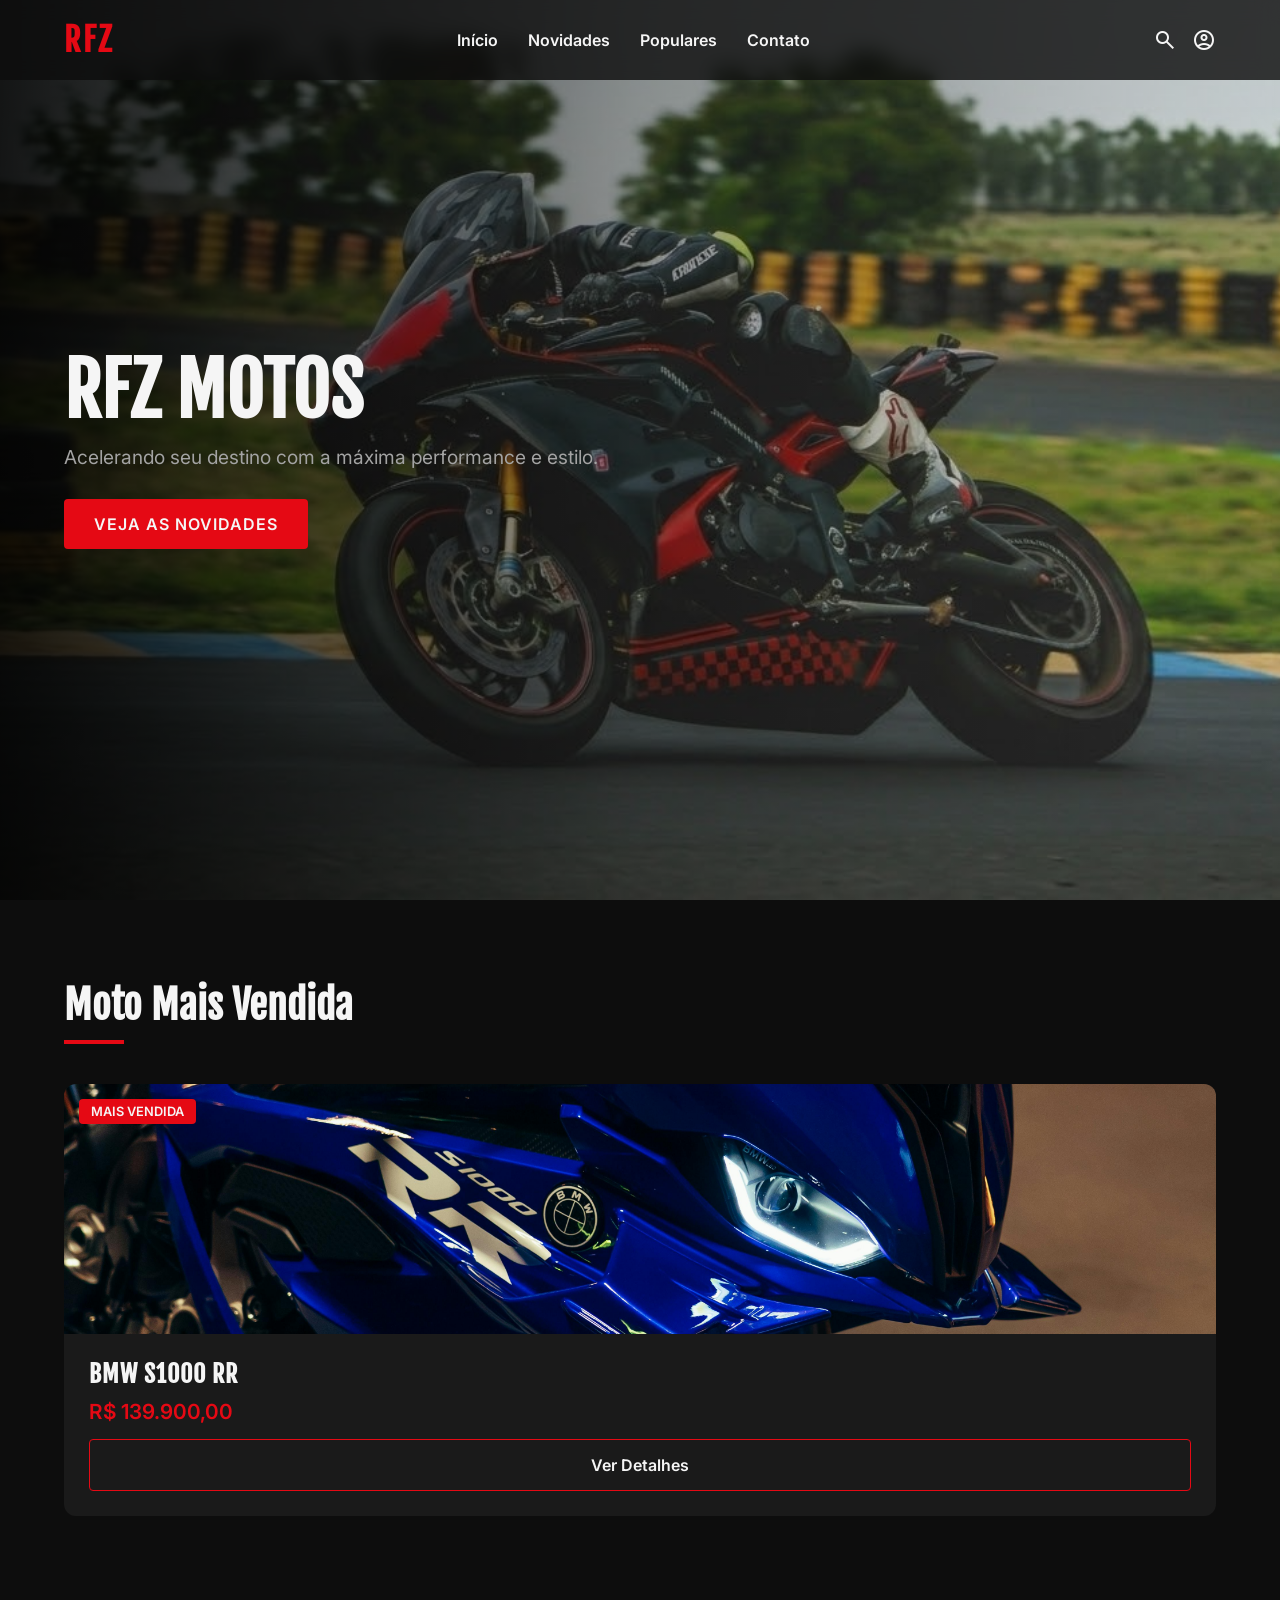
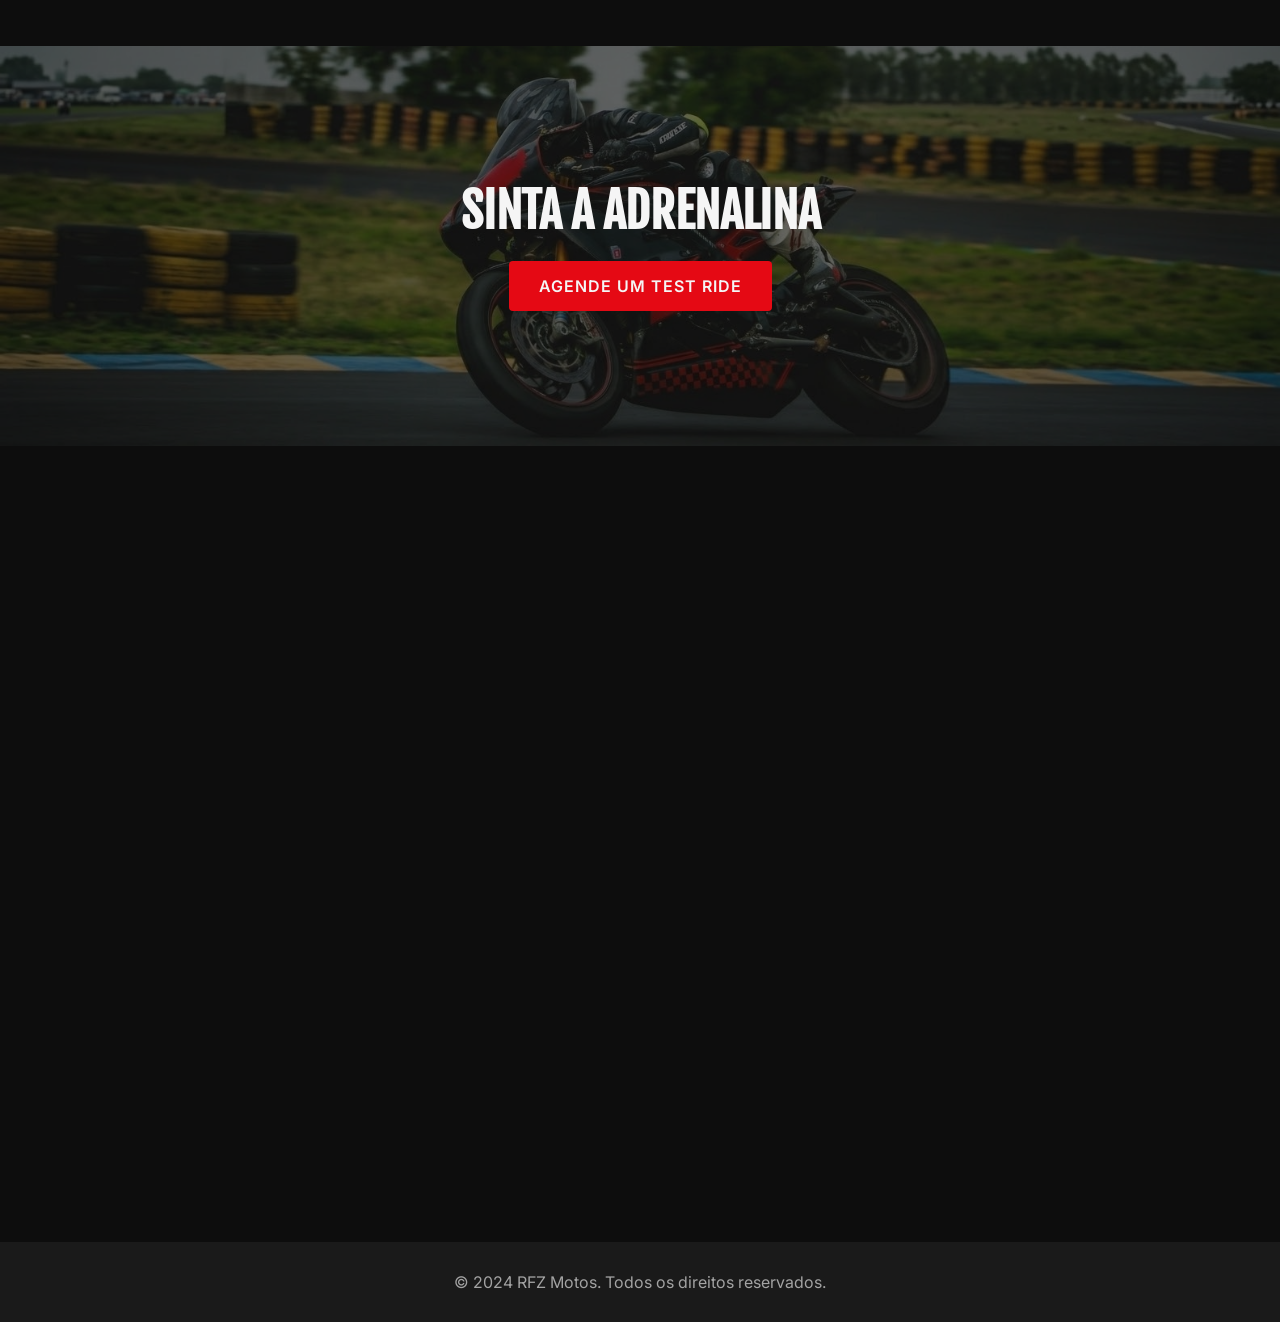
==== commit 68f6e7e6: "atualizacao" ====
--- a/index.html
+++ b/index.html
@@ -57,13 +57,15 @@
             <div class="cards-grid">
                 <article class="card">
                     <div class="card-img-wrapper">
-                        <img src="images/Moto-azul-pexels.jpg" alt="Moto azul BMW S1000 RR">
+                        <a href="produto.html">
+                            <img src="images/Moto-azul-pexels.jpg" alt="Moto azul BMW S1000 RR">
+                        </a>
                         <span class="badge">Mais Vendida</span>
                     </div>
                     <div class="card-info">
-                        <h3>BMW S1000 RR</h3>
+                        <h3><a href="produto.html" style="color: inherit; text-decoration: none;">BMW S1000 RR</a></h3>
                         <p class="price">R$ 139.900,00</p>
-                        <button class="btn-secondary">Ver Detalhes</button>
+                        <a href="produto.html" class="btn-secondary" style="display: block; text-align: center; text-decoration: none; box-sizing: border-box;">Ver Detalhes</a>
                     </div>
                 </article>
             </div>
@@ -86,12 +88,14 @@
             <div class="cards-grid">
                 <article class="card">
                     <div class="card-img-wrapper">
-                        <img src="images/moto-preta-pexels.jpg" alt="Moto esportiva preta">
+                        <a href="produto.html">
+                            <img src="images/moto-preta-pexels.jpg" alt="Moto esportiva preta">
+                        </a>
                     </div>
                     <div class="card-info">
-                        <h3>Honda CBR 1000RR</h3>
+                        <h3><a href="produto.html" style="color: inherit; text-decoration: none;">Honda CBR 1000RR</a></h3>
                         <p class="price">R$ 98.500,00</p>
-                        <button class="btn-secondary">Ver Detalhes</button>
+                        <a href="produto.html" class="btn-secondary" style="display: block; text-align: center; text-decoration: none; box-sizing: border-box;">Ver Detalhes</a>
                     </div>
                 </article>
                 
--- a/estilos/style.css
+++ b/estilos/style.css
@@ -309,7 +309,7 @@
 /* --- EFEITO PARALLAX 2 (Sinta a Adrenalina) --- */
 .parallax-section {
     /* Certifique-se de ter uma imagem neste caminho ou mude a URL */
-    background-image: url('../images/moto-parallax-bg.jpg'); 
+    background-image: url('../images/moto-preta-vermelha-pexels-deitada.jpg'); 
     min-height: 400px;
     background-attachment: fixed; /* É isso que cria o efeito parallax */
     background-position: center;
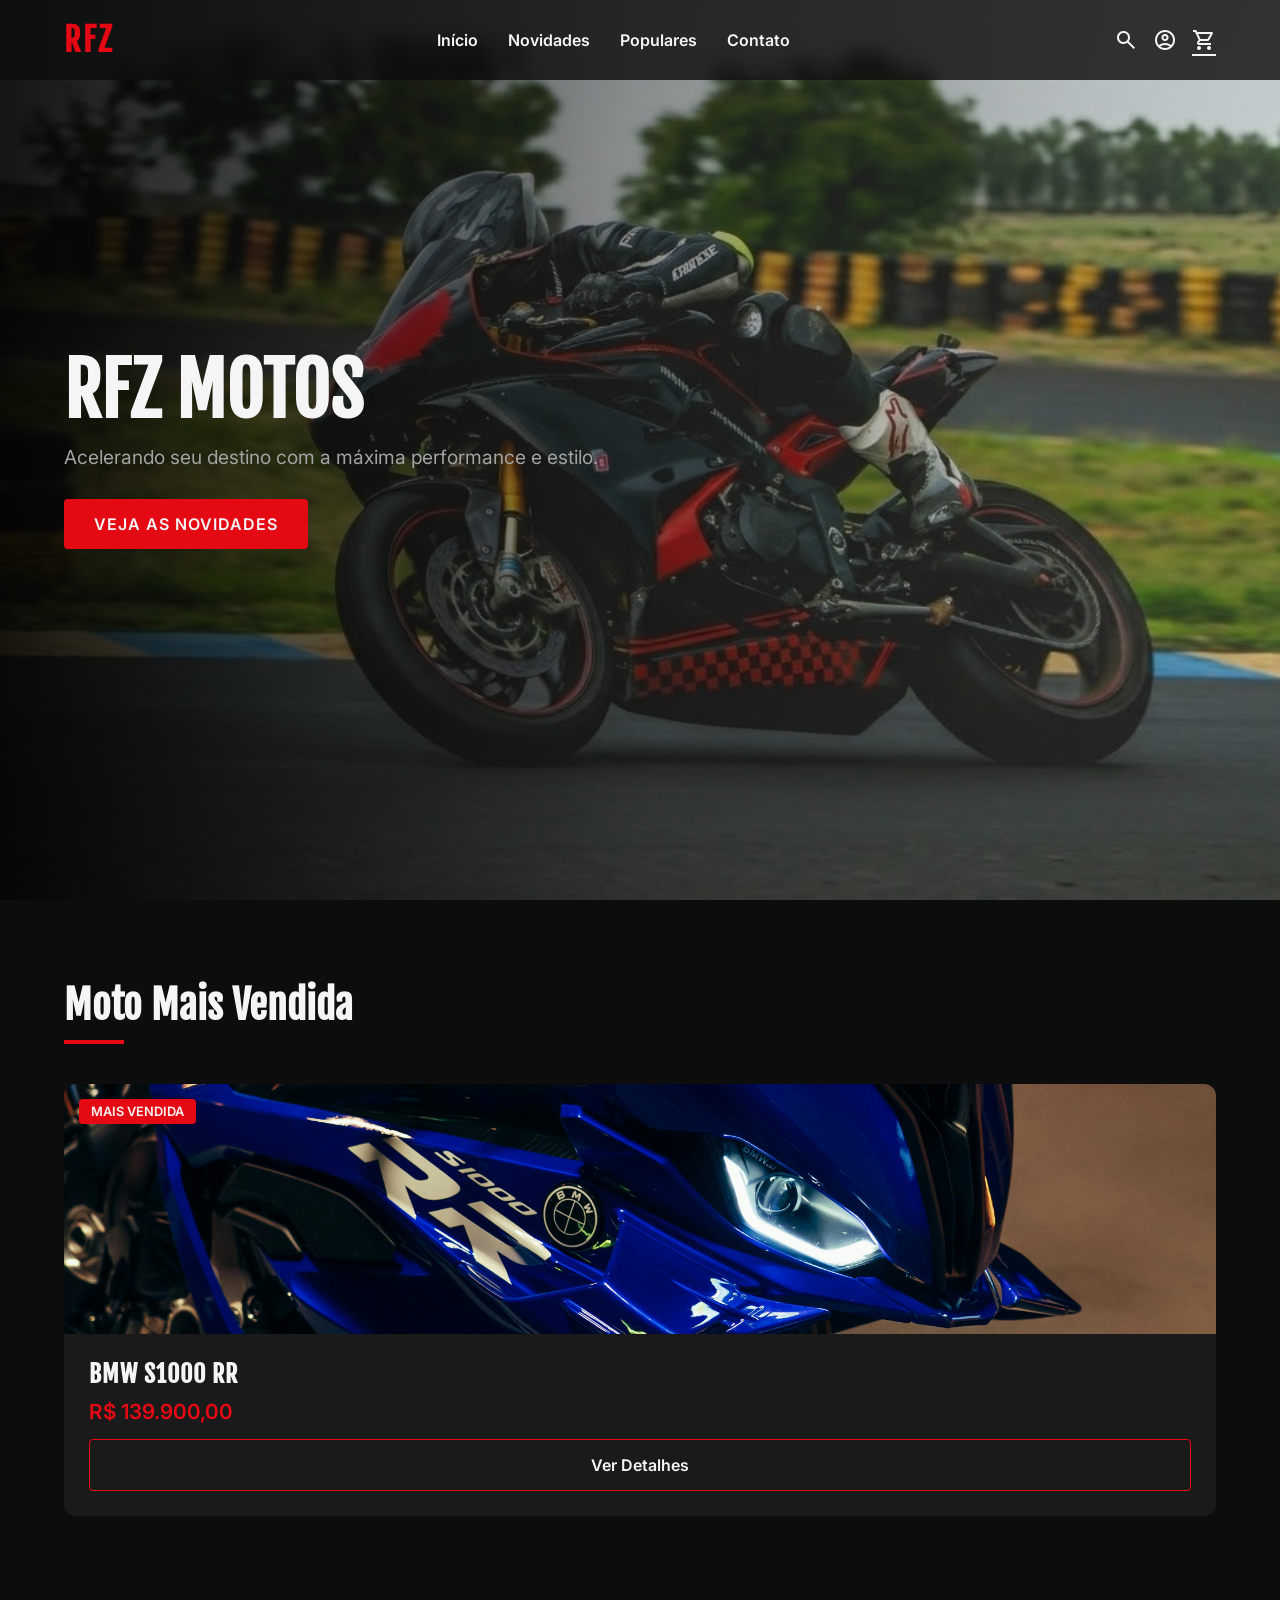
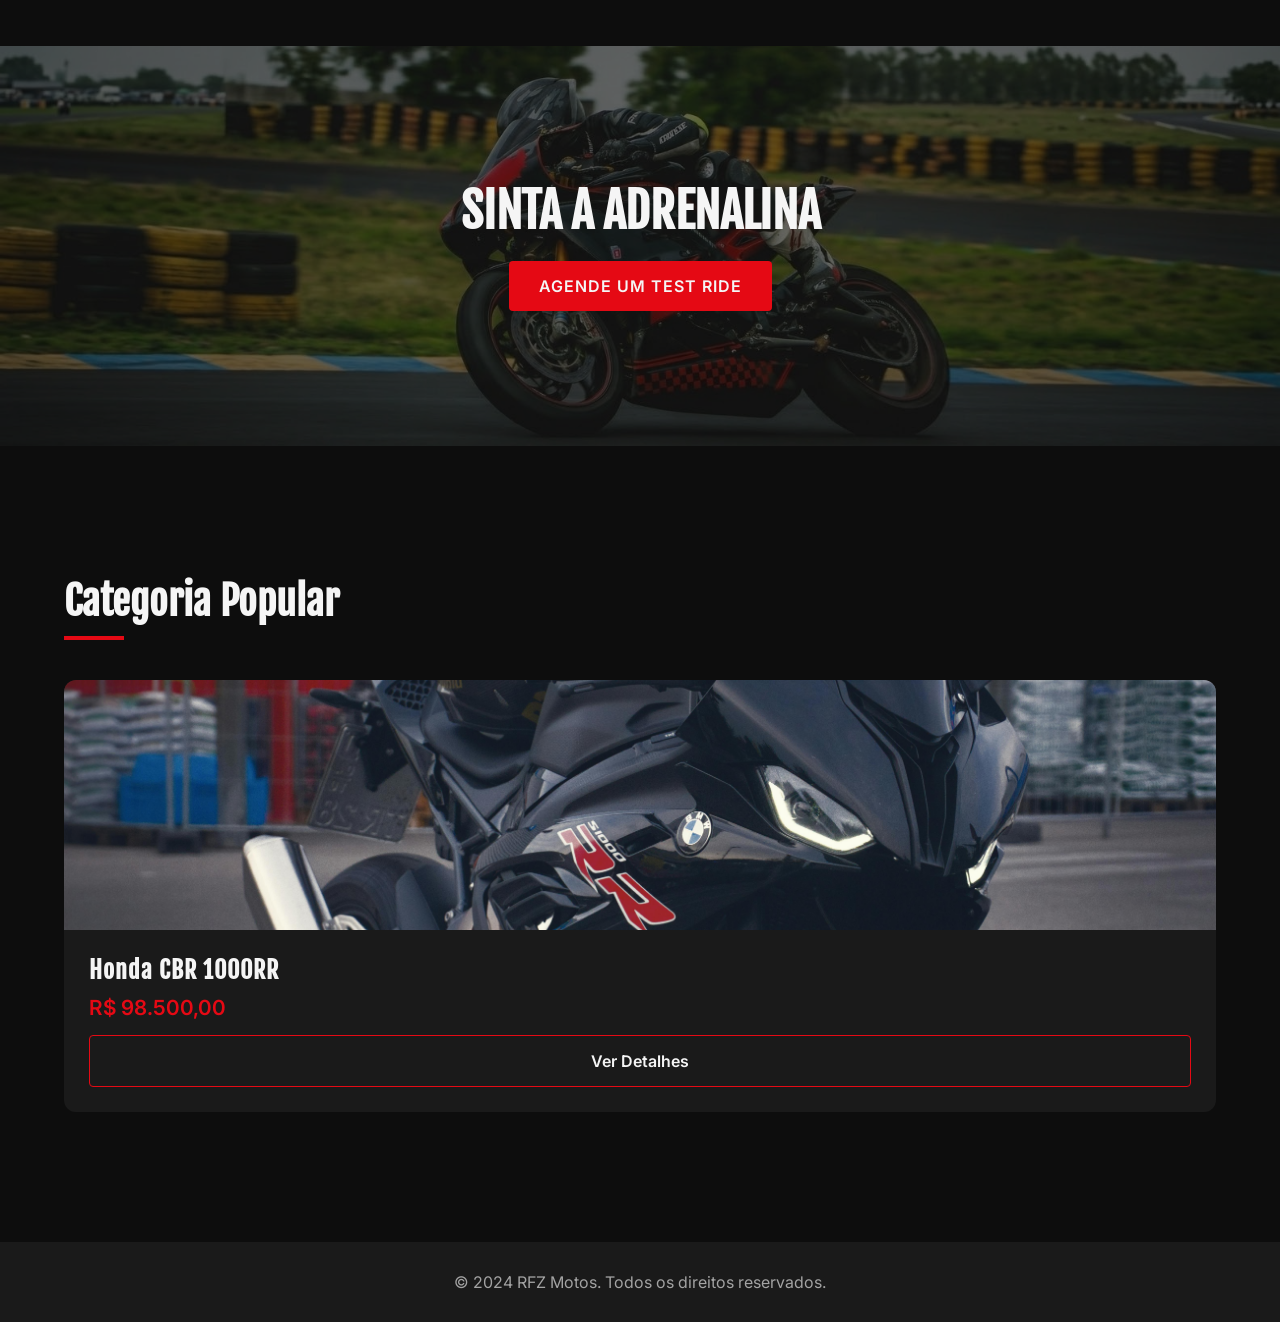
==== commit e1d92704: "carrinho" ====
--- a/index.html
+++ b/index.html
@@ -30,7 +30,14 @@
         <div class="icons">
             <button aria-label="Pesquisar" class="icon-btn"><i class="material-symbols-outlined">search</i></button>
             <button aria-label="Conta do Usuário" class="icon-btn"><i class="material-symbols-outlined">account_circle</i></button>
-            <button aria-label="Menu" class="icon-btn menu-toggle" id="btn-menu"><i class="material-symbols-outlined">menu</i></button>
+            
+            <a href="carrinho.html" aria-label="Carrinho de compras" class="icon-btn">
+                <i class="material-symbols-outlined">shopping_cart</i>
+            </a>
+
+            <button aria-label="Menu" class="icon-btn menu-toggle" id="btn-menu">
+                <i class="material-symbols-outlined">menu</i>
+            </button>
         </div>
     </header>
 
